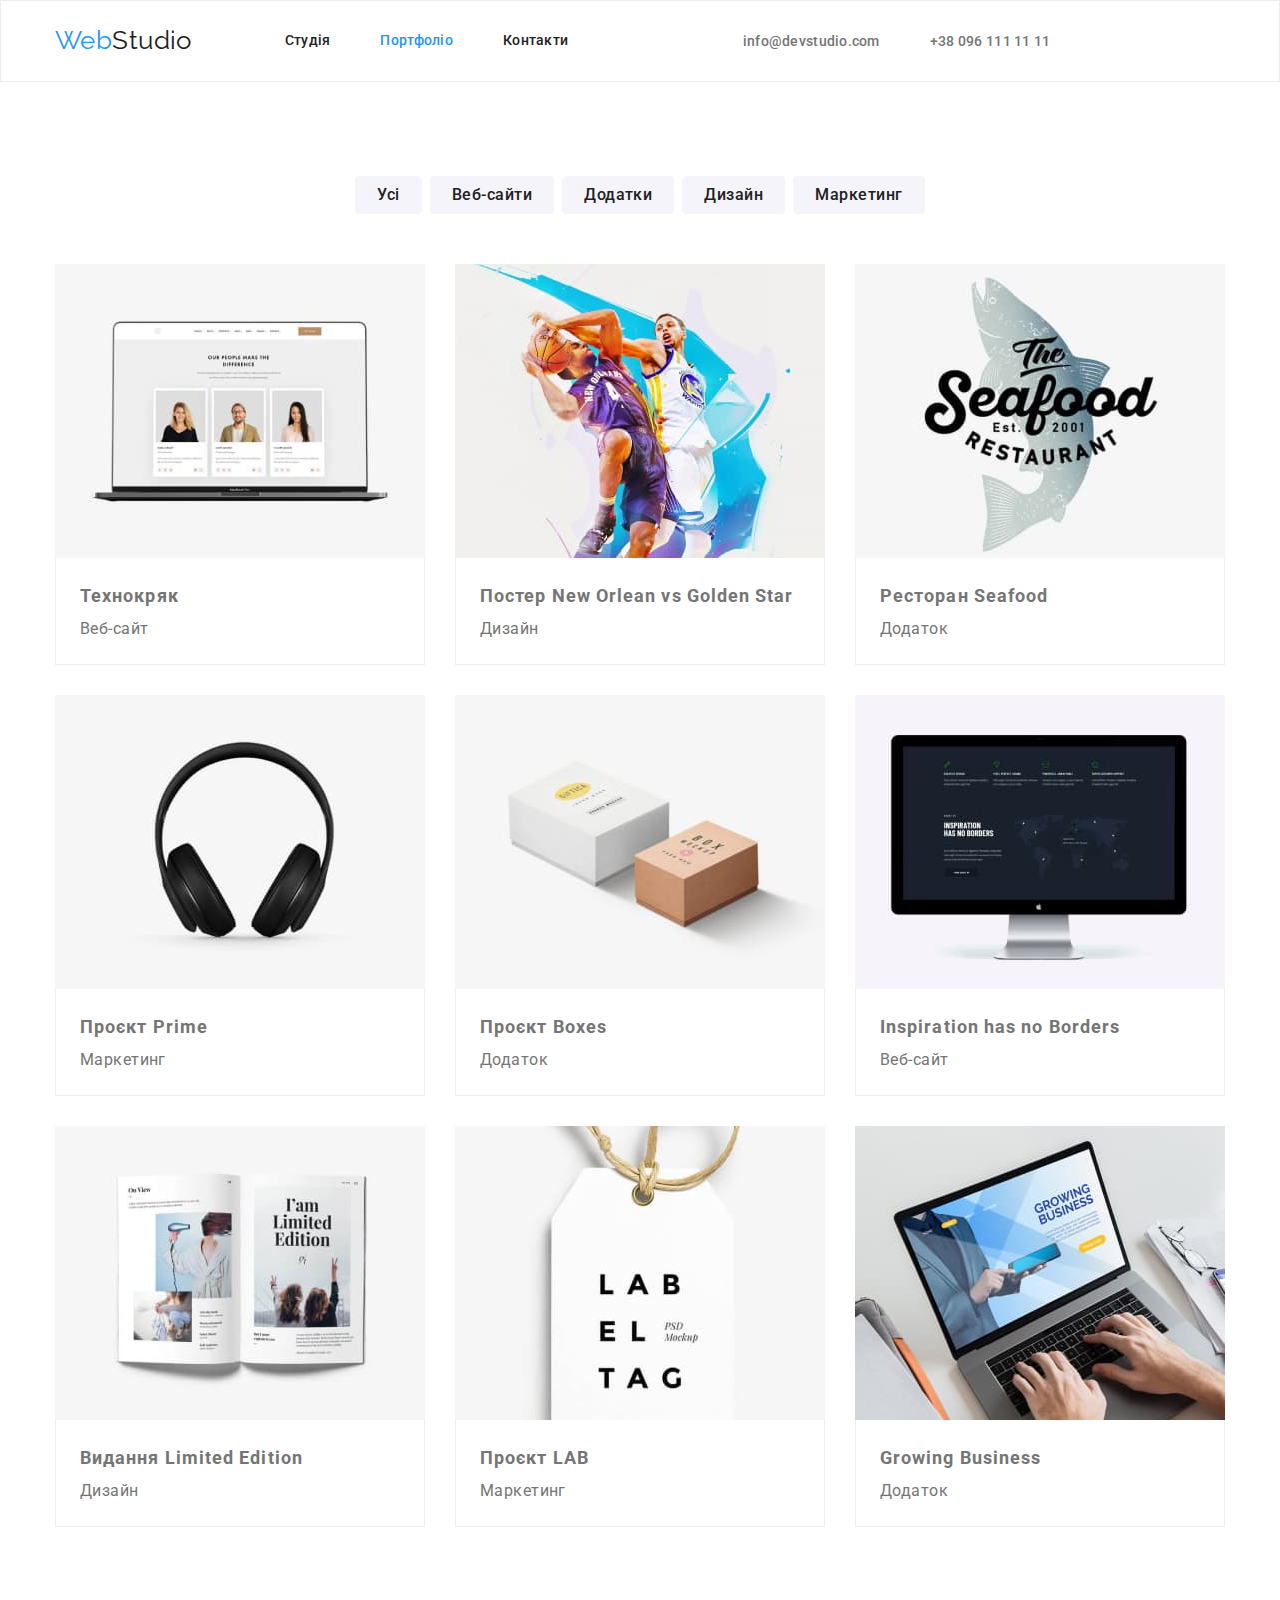
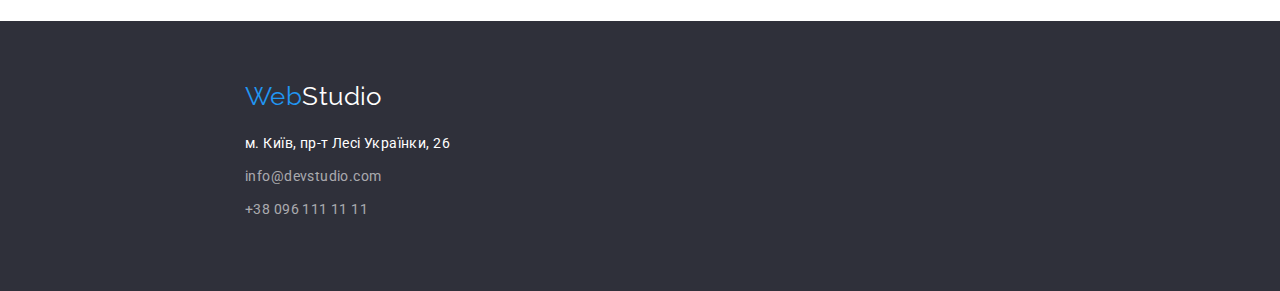
==== portfolio.html @ 1dccf18c "123" ====
<!DOCTYPE html>
<html lang="uk">

<head>
	<meta charset="UTF-8" />
	<meta http-equiv="X-UA-Compatible" content="IE=edge" />
	<meta name="viewport" content="width=device-width, initial-scale=1.0" />
	<title>Портфоліо</title>
	<link rel="stylesheet"
		href="https://cdnjs.cloudflare.com/ajax/libs/modern-normalize/1.0.0/modern-normalize.min.css" />
	<link rel="preconnect" href="https://fonts.googleapis.com" />
	<link rel="preconnect" href="https://fonts.gstatic.com" crossorigin />
	<link href="https://fonts.googleapis.com/css2?family=Raleway:wght@700&family=Roboto:wght@400;500;700;900&display=swap"
		rel="stylesheet" />
		<link rel="stylesheet" href="./css/styles.css" />
</head>

<body>


	<!--Шапка-->
	<header class="header">
		<div class="container flex">
			<nav class="site-nav">
				<!-- prettier-ignore -->
				<a class="logo" href="./index.html"><span class="web">Web</span>Studio</a>
				<ul class="nav-list flex">
					<li class="nav-list-item">
						<a class="nav-link " href="./index.html">Студія</a>
					</li>
					<li class="nav-list-item"><a class="nav-link nav-link-current" href="./portfolio.html">Портфоліо</a></li>
					<li class="nav-list-item"><a class="nav-link" href="#">Контакти</a></li>
				</ul>
			</nav>
			<ul class="contacts-list-top flex">
				<li class="contacts-item">
					<a class="contacts" href="mailto:info@devstudio.com">info@devstudio.com</a>
				</li>
				<li class="contacts-item">
					<a class="contacts" href="tel:+380961111111">+38 096 111 11 11</a>
				</li>
			</ul>
		</div>
	</header>
	</div>
	<main>
		<section class="section">
			<div class="container">
				<h1 class="main-projects-headline">Tech main</h1>
				<ul class="filters flex">
					<li class="filters-item"><button class="filters-btn" type="button">Усі</button></li>
					<li class="filters-item"><button class="filters-btn" type="button">Веб-сайти</button></li>
					<li class="filters-item"><button class="filters-btn" type="button">Додатки</button></li>
					<li class="filters-item"><button class="filters-btn" type="button">Дизайн</button></li>
					<li class="filters-item"><button class="filters-btn" type="button">Маркетинг</button></li>
				</ul>
				<ul class="projects-list flex">
					<li class="projects-item">
						<img src="./images-portfolio/project1.jpg" alt="технокряк" width="370" height="294" />
						<div class="projects-desc-block">
							<h2 class="projects-headline">Технокряк</h2>
							<p class="projects-desc">Веб-сайт</p>
						</div>
					</li>
					<li class="projects-item">
						<img src="./images-portfolio/project2.jpg" alt="постер new orlean vs golden star" width="370"
							height="294" />
						<div class="projects-desc-block">
							<h2 class="projects-headline">Постер New Orlean vs Golden Star</h2>
							<p class="projects-desc">Дизайн</p>
						</div>
					</li>
					<li class="projects-item">
						<img src="./images-portfolio/project3.jpg" alt="зесторан seafood" width="370" height="294" />
						<div class="projects-desc-block">
							<h2 class="projects-headline">Ресторан Seafood</h2>
							<p class="projects-desc">Додаток</p>
						</div>
					</li>
					<li class="projects-item">
						<img src="./images-portfolio/project4.jpg" alt="проєкт prime" width="370" height="294" />
						<div class="projects-desc-block">
							<h2 class="projects-headline">Проєкт Prime</h2>
							<p class="projects-desc">Маркетинг</p>
						</div>
					</li>
					<li class="projects-item">
						<img src="./images-portfolio/project5.jpg" alt="Проєкт Boxes" width="370" height="294" />
						<div class="projects-desc-block">
							<h2 class="projects-headline">Проєкт Boxes</h2>
							<p class="projects-desc">Додаток</p>
						</div>
					</li>
					<li class="projects-item">
						<img src="./images-portfolio/project6.jpg" alt="inspiration has no borders" width="370" height="294" />
						<div class="projects-desc-block">
							<h2 class="projects-headline">Inspiration has no Borders</h2>
							<p class="projects-desc">Веб-сайт</p>
						</div>
					</li>
					<li class="projects-item">
						<img src="./images-portfolio/project7.jpg" alt="видання limited edition" width="370" height="294" />
						<div class="projects-desc-block">
							<h2 class="projects-headline">Видання Limited Edition</h2>
							<p class="projects-desc">Дизайн</p>
						</div>
					</li>
					<li class="projects-item">
						<img src="./images-portfolio/project8.jpg" alt="проєкт lab" width="370" height="294" />
						<div class="projects-desc-block">
							<h2 class="projects-headline">Проєкт LAB</h2>
							<p class="projects-desc">Маркетинг</p>
						</div>
					</li>
					<li class="projects-item">
						<img src="./images-portfolio/project9.jpg" alt="growing business" width="370" height="294" />
						<div class="projects-desc-block">
							<h2 class="projects-headline">Growing Business</h2>
							<p class="projects-desc">Додаток</p>
						</div>
					</li>
				</ul>
			</div>
		</section>
	</main>
	<!--Підвал-->
	<footer class="footer">
		<div class="container">
			<a class="logo logo-footer" href="./index.html">
				<span class="web">Web</span>Studio</a>
			<address class="footer-address">
				<ul>
					<li class="contacts-footer-item">
						<a class="city-address" href="">м. Київ, пр-т Лесі Українки, 26</a>
					</li>
					<li class="contacts-footer-item">
						<a class="contacts-footer" href="mailto:info@devstudio.com">info@devstudio.com</a>
					</li>
					<li class="contacts-footer-item">
						<a class="contacts-footer" href="tel:+380961111111">+38 096 111 11 11</a>
					</li>
				</ul>
			</address>
		</div>
	</footer>
</body>

</html>
---- css/styles.css ----
:root {
	--main-black: #212121;
	--main-grey: #757575;
	--main-white: #ffffff;
	--main-blue: #2196f3;
	--font-weight-bold: 700;
	--font-weight-regular: 500;
	--font-size-main: 16px;
}

a,
ul,
h1,
h2,
h3,
p {
	margin: 0px;
	padding: 0px;
}

img {
	display: block;
}

body {
	font-family: Roboto;
	font-size: 14px;
	letter-spacing: 0.03em;
	color: var(--main-black);
	background: var(--main-white);
}

a {
	text-decoration: none;
	color: inherit;
}

ul {
	list-style: none;
}

.container {
	padding: 0px 15px;
	width: 1200px;
	margin: 0 auto;

}

.section {
	padding: 94px 0;
}

/* Навігація */
.header {
	border: 1px solid #ECECEC;

}

.site-nav {
	display: inherit;
}

.flex {
	display: flex;
}

.logo {
	font-family: Raleway;
	font-weight: var(--font-weght-bold);
	font-size: 26px;
	line-height: 1.192;
	padding: 24px 0 25px;

}

.nav-list {
	margin-left: 93px;
}

.nav-link {
	display: block;
	font-weight: var(--font-weight-regular);
	line-height: 1.14;
	color: var(--main-black);
	letter-spacing: 0.02em;
	padding: 32px 0px 32px;
}

.nav-list-item:nth-child(n+2),
.contacts-item:nth-child(2) {
	margin-left: 50px;
}

.web,
.nav-link-current {
	color: var(--main-blue);
}

.nav-link:hover,
.nav-link:focus {
	color: var(--main-blue);
}

.contacts-list-top {
	margin: 0 auto;
}

.contacts {
	display: block;
	padding: 32px 0px 32px;
	line-height: 16px;
	color: var(--main-grey);
	font-weight: var(--font-weight-regular);
	line-height: 1.145;
	letter-spacing: 0.02em;
}

.contacts:hover,
.contacts:focus {
	color: var(--main-grey);
	color: var(--main-blue);
}

/* Герой */
.hero {
	text-align: center;
	background: #2f303a;
	padding: 200 0;
	margin: 0 auto;
}

.hero-headline {
	text-transform: uppercase;
	font-size: 44px;
	line-height: 1.36;
	color: var(--main-white);
	font-weight: 900;
	letter-spacing: 0.06em;
	width: 696px;
	margin: 0 auto;
	margin-bottom: 20px;
}

.hero-btn {
	font-family: inherit;
	font-weight: var(--font-weight-bold);
	font-size: var(--font-size-main);
	line-height: 1.875;
	letter-spacing: 0.06em;
	line-height: 1.88;
	height: 50px;
	width: 216px;
	color: var(--main-white);
	background: var(--main-blue);
	box-shadow: 0px 4px 4px rgba(0, 0, 0, 0.15);
	border-radius: 4px;
	align-items: center;
}

.hero-btn:hover,
.hero-btn:focus {
	color: var(--main-black);
	background: #f5f4fa;
	cursor: pointer;
}

/* Особливості */

.features-list-item {
	width: 270px;
	border-radius: nullpx;
	display: inline-block;
	flex-direction: row;
	text-align: left;

}

.tittle-features {
	display: none;
}

.subtitle-features {
	font-size: 14px;
	line-height: 1.14;

}

.desc-features {
	line-height: 1.71;
	color: var(--main-grey);
	width: 270px;
	margin-top: 10px;
}

/* Чим ми займаемося */
.our-job {
	text-align: center;
	padding-top: 0;
}

.our-job-tittle {
	font-size: 36px;
	line-height: 1.17;
}

.job-demo:nth-child(n+2),
.team-card:nth-child(n+2),
.features-list-item:nth-child(n+2) {
	margin-left: 30px;
}

/*Наша команда */
.our-team {
	text-align: center;
	background: #F5F4FA;

}

.section-tittle {
	font-size: 36px;
	line-height: 1.17;
}

.our-team-list,
.our-job-list {
	margin-top: 50px;
}

.team-card {
	background: #FFFFFF;
	box-shadow: 0px 1px 3px rgba(0, 0, 0, 0.12), 0px 1px 1px rgba(0, 0, 0, 0.14), 0px 2px 1px rgba(0, 0, 0, 0.2);
	border-radius: 0px 0px 4px 4px;
}

.team-desc {
	display: inline-block;
	padding: 30px 0 30px;
}

.team-card:nth-child(n+1) {
	font-weight: var(--font-weight-regular);
	font-size: var(--font-size-main);
	line-height: 1.187;
	flex-basis: 270px;
}

.team-members {
	font-weight: 500;
	font-size: 16px;
	text-align: center;
	margin-bottom: 10px;
}

.job-tittle {
	font-size: var(--font-size-main);
	font-weight: 400;
	line-height: 1.187;
	color: var(--main-grey);
}

/* Футер */
.footer {
	background: #2f303a;
	padding: 60px 230px;
	margin: 0 auto;
}

.city-address {
	line-height: 1.71;
	font-style: normal;
	color: var(--main-white);
}

.logo-footer {
	color: var(--main-white);
	padding: 0;
	margin-bottom: 20px;
}

.footer-address {
	margin-top: 20px;
}

.contacts-footer {
	color: rgba(255, 255, 255, 0.6);
	line-height: 24px;
	font-style: normal;
	line-height: 1.71;
	text-align: left;
}

.contacts-footer-item:nth-child(n+1) {
	padding-bottom: 9px;
}

/* Фільтри */

.main-projects-headline {
	display: none;
}

.filters {
	padding-bottom: 16px;
	justify-content: center;
}

.filters-btn:first-child {
	/* padding: 6px 25px; */
}

.filters-btn {
	font-size: var(--font-size-main);
	font-weight: var(--font-weight-regular);
	line-height: 26px;
	line-height: 1.625;
	color: var(--main-black);
	background: #f5f4fa;
	letter-spacing: 0.03em;
	text-align: center;
	border-radius: 4px;
	box-sizing: border-box;
	font-family: Roboto;
	border: none;
	padding: 6px 22px;
}

.filters-item:nth-child(n + 2) {
	margin-left: 8px;
}

.filters-btn:hover,
.filters-btn:hover {
	color: var(--main-white);
	background: var(--main-blue);
	cursor: pointer;
	box-sizing: border-box;
}

/* Проекти */
.projects-list {
	flex-wrap: wrap;
	margin-top: 34px;
	align-items: center;
}

.projects-item {
	flex-wrap: wrap;
	background: #FFFFFF;

}

.projects-item:nth-child(-n+6) {
	margin-bottom: 30px;
}

.projects-desc {
	margin-top: 0;

}

.projects-item:nth-child(3n+2) {
	margin-left: 30px;
	margin-right: 30px;
}

.projects-desc-block {
	font-size: var(--font-size-main);
	line-height: 1.875;
	color: var(--main-grey);
	padding: 20px 24px 20px;
	border: 1px solid #EEEEEE;
	border-top: none;
}

.projects-headline {
	font-size: 18px;
	line-height: 2;
	letter-spacing: 0.06em;
}
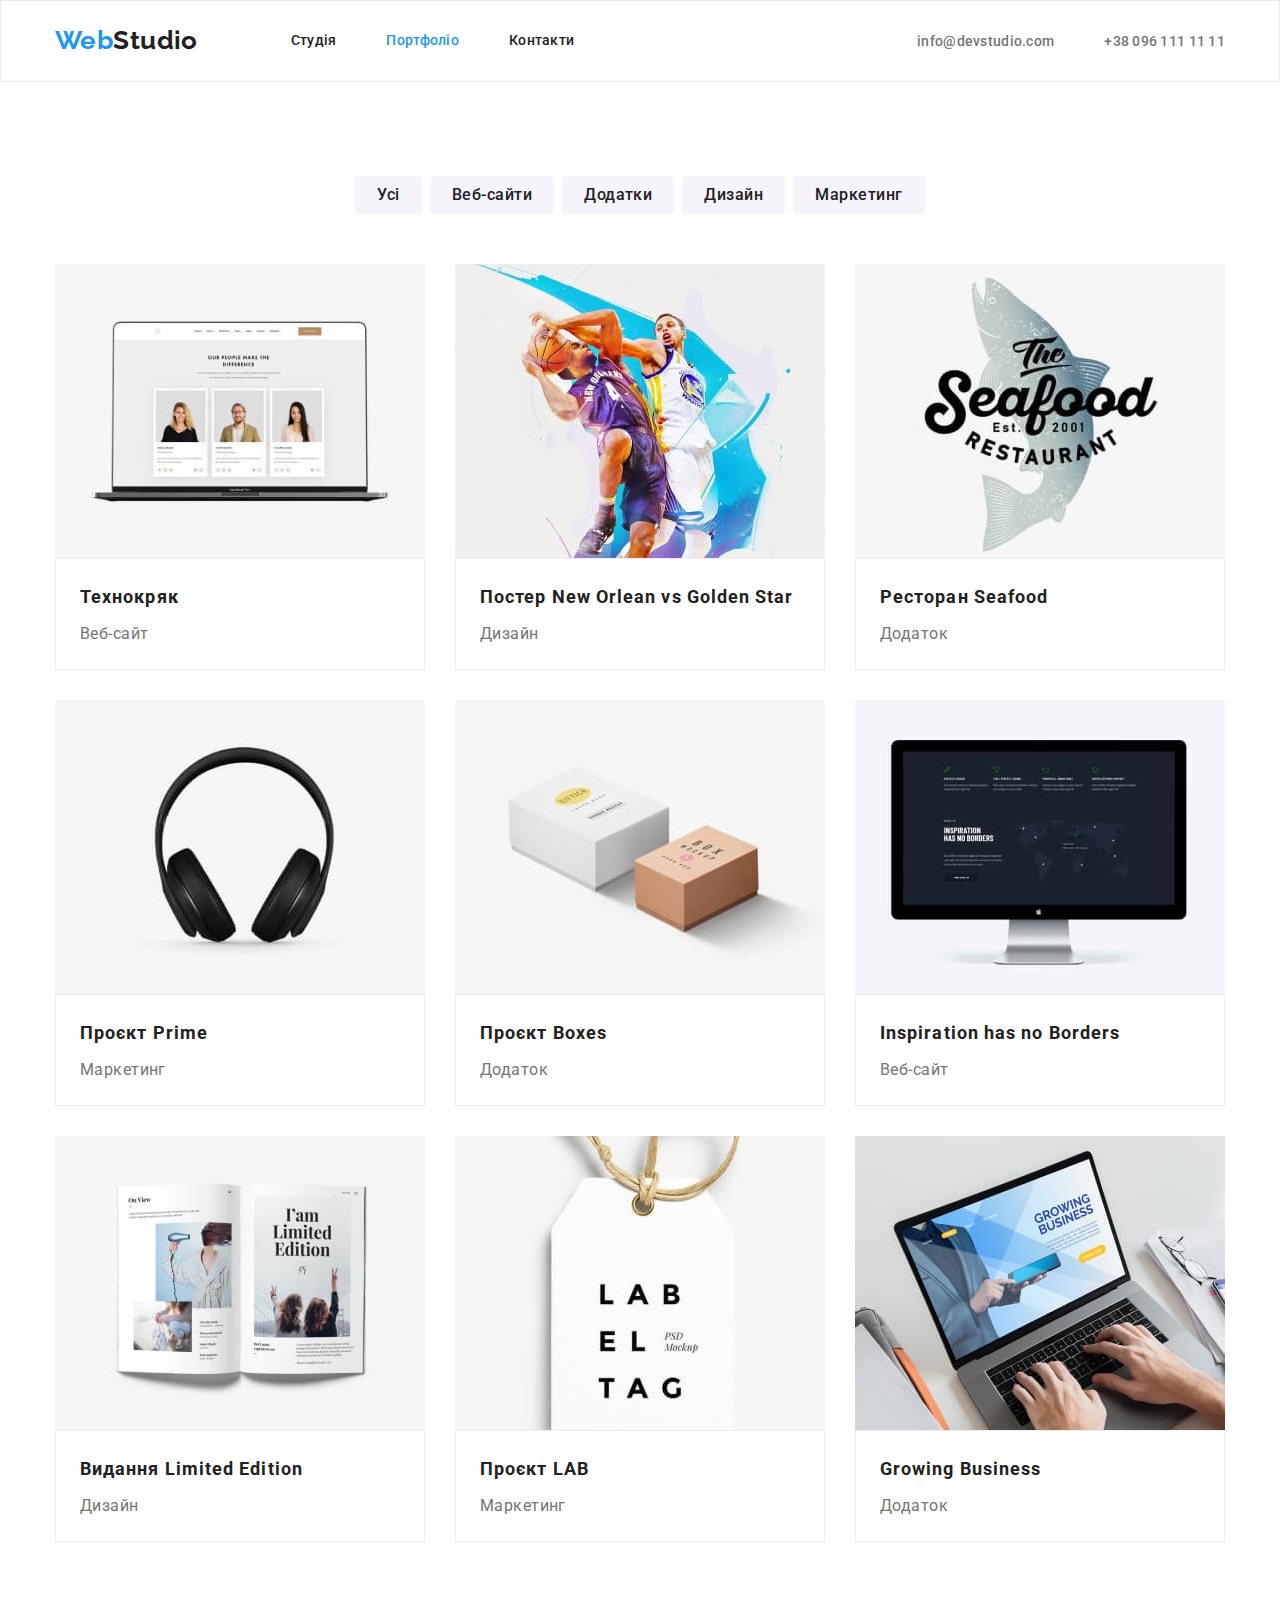
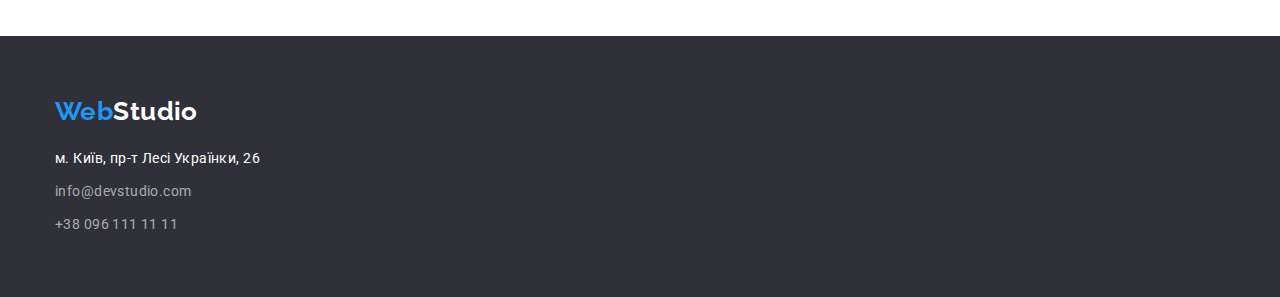
==== commit d5d2d33a: "hw-03-completed" ====
--- a/portfolio.html
+++ b/portfolio.html
@@ -1,148 +1,216 @@
 <!DOCTYPE html>
 <html lang="uk">
+	<head>
+		<meta charset="UTF-8" />
+		<meta http-equiv="X-UA-Compatible" content="IE=edge" />
+		<meta name="viewport" content="width=device-width, initial-scale=1.0" />
+		<title>Портфоліо</title>
+		<link
+			href="https://fonts.googleapis.com/css2?family=Raleway:wght@700&family=Roboto:wght@400;500;700;900&display=swap"
+			rel="stylesheet"
+		/>
+		<link
+			rel="stylesheet"
+			href="https://cdnjs.cloudflare.com/ajax/libs/modern-normalize/1.1.0/modern-normalize.min.css"
+		/>
+		<link rel="stylesheet" href="./css/styles.css" />
+	</head>
+	<body>
+		<!--Шапка-->
+		<header class="header">
+			<div class="flex container">
+				<nav class="flex site-nav">
+					<!-- prettier-ignore -->
+					<a class="logo" href="./index.html"><span class="web">Web</span>Studio</a>
 
-<head>
-	<meta charset="UTF-8" />
-	<meta http-equiv="X-UA-Compatible" content="IE=edge" />
-	<meta name="viewport" content="width=device-width, initial-scale=1.0" />
-	<title>Портфоліо</title>
-	<link rel="stylesheet"
-		href="https://cdnjs.cloudflare.com/ajax/libs/modern-normalize/1.0.0/modern-normalize.min.css" />
-	<link rel="preconnect" href="https://fonts.googleapis.com" />
-	<link rel="preconnect" href="https://fonts.gstatic.com" crossorigin />
-	<link href="https://fonts.googleapis.com/css2?family=Raleway:wght@700&family=Roboto:wght@400;500;700;900&display=swap"
-		rel="stylesheet" />
-		<link rel="stylesheet" href="./css/styles.css" />
-</head>
-
-<body>
-
-
-	<!--Шапка-->
-	<header class="header">
-		<div class="container flex">
-			<nav class="site-nav">
-				<!-- prettier-ignore -->
-				<a class="logo" href="./index.html"><span class="web">Web</span>Studio</a>
-				<ul class="nav-list flex">
-					<li class="nav-list-item">
-						<a class="nav-link " href="./index.html">Студія</a>
+					<ul class="flex nav-list">
+						<li class="nav-list-item">
+							<a class="nav-link" href="./index.html">Студія</a>
+						</li>
+						<li class="nav-list-item">
+							<a class="nav-link nav-link-current" href="./portfolio.html">
+								Портфоліо
+							</a>
+						</li>
+						<li class="nav-list-item">
+							<a class="nav-link" href="#">Контакти</a>
+						</li>
+					</ul>
+				</nav>
+				<ul class="flex contacts-list-top">
+					<li class="contacts-item">
+						<a class="contacts" href="mailto:info@devstudio.com">
+							info@devstudio.com
+						</a>
 					</li>
-					<li class="nav-list-item"><a class="nav-link nav-link-current" href="./portfolio.html">Портфоліо</a></li>
-					<li class="nav-list-item"><a class="nav-link" href="#">Контакти</a></li>
-				</ul>
-			</nav>
-			<ul class="contacts-list-top flex">
-				<li class="contacts-item">
-					<a class="contacts" href="mailto:info@devstudio.com">info@devstudio.com</a>
-				</li>
-				<li class="contacts-item">
-					<a class="contacts" href="tel:+380961111111">+38 096 111 11 11</a>
-				</li>
-			</ul>
-		</div>
-	</header>
-	</div>
-	<main>
-		<section class="section">
-			<div class="container">
-				<h1 class="main-projects-headline">Tech main</h1>
-				<ul class="filters flex">
-					<li class="filters-item"><button class="filters-btn" type="button">Усі</button></li>
-					<li class="filters-item"><button class="filters-btn" type="button">Веб-сайти</button></li>
-					<li class="filters-item"><button class="filters-btn" type="button">Додатки</button></li>
-					<li class="filters-item"><button class="filters-btn" type="button">Дизайн</button></li>
-					<li class="filters-item"><button class="filters-btn" type="button">Маркетинг</button></li>
-				</ul>
-				<ul class="projects-list flex">
-					<li class="projects-item">
-						<img src="./images-portfolio/project1.jpg" alt="технокряк" width="370" height="294" />
-						<div class="projects-desc-block">
-							<h2 class="projects-headline">Технокряк</h2>
-							<p class="projects-desc">Веб-сайт</p>
-						</div>
-					</li>
-					<li class="projects-item">
-						<img src="./images-portfolio/project2.jpg" alt="постер new orlean vs golden star" width="370"
-							height="294" />
-						<div class="projects-desc-block">
-							<h2 class="projects-headline">Постер New Orlean vs Golden Star</h2>
-							<p class="projects-desc">Дизайн</p>
-						</div>
-					</li>
-					<li class="projects-item">
-						<img src="./images-portfolio/project3.jpg" alt="зесторан seafood" width="370" height="294" />
-						<div class="projects-desc-block">
-							<h2 class="projects-headline">Ресторан Seafood</h2>
-							<p class="projects-desc">Додаток</p>
-						</div>
-					</li>
-					<li class="projects-item">
-						<img src="./images-portfolio/project4.jpg" alt="проєкт prime" width="370" height="294" />
-						<div class="projects-desc-block">
-							<h2 class="projects-headline">Проєкт Prime</h2>
-							<p class="projects-desc">Маркетинг</p>
-						</div>
-					</li>
-					<li class="projects-item">
-						<img src="./images-portfolio/project5.jpg" alt="Проєкт Boxes" width="370" height="294" />
-						<div class="projects-desc-block">
-							<h2 class="projects-headline">Проєкт Boxes</h2>
-							<p class="projects-desc">Додаток</p>
-						</div>
-					</li>
-					<li class="projects-item">
-						<img src="./images-portfolio/project6.jpg" alt="inspiration has no borders" width="370" height="294" />
-						<div class="projects-desc-block">
-							<h2 class="projects-headline">Inspiration has no Borders</h2>
-							<p class="projects-desc">Веб-сайт</p>
-						</div>
-					</li>
-					<li class="projects-item">
-						<img src="./images-portfolio/project7.jpg" alt="видання limited edition" width="370" height="294" />
-						<div class="projects-desc-block">
-							<h2 class="projects-headline">Видання Limited Edition</h2>
-							<p class="projects-desc">Дизайн</p>
-						</div>
-					</li>
-					<li class="projects-item">
-						<img src="./images-portfolio/project8.jpg" alt="проєкт lab" width="370" height="294" />
-						<div class="projects-desc-block">
-							<h2 class="projects-headline">Проєкт LAB</h2>
-							<p class="projects-desc">Маркетинг</p>
-						</div>
-					</li>
-					<li class="projects-item">
-						<img src="./images-portfolio/project9.jpg" alt="growing business" width="370" height="294" />
-						<div class="projects-desc-block">
-							<h2 class="projects-headline">Growing Business</h2>
-							<p class="projects-desc">Додаток</p>
-						</div>
+					<li class="contacts-item">
+						<a class="contacts" href="tel:+380961111111">+38 096 111 11 11</a>
 					</li>
 				</ul>
 			</div>
-		</section>
-	</main>
-	<!--Підвал-->
-	<footer class="footer">
-		<div class="container">
-			<a class="logo logo-footer" href="./index.html">
-				<span class="web">Web</span>Studio</a>
-			<address class="footer-address">
-				<ul>
-					<li class="contacts-footer-item">
-						<a class="city-address" href="">м. Київ, пр-т Лесі Українки, 26</a>
-					</li>
-					<li class="contacts-footer-item">
-						<a class="contacts-footer" href="mailto:info@devstudio.com">info@devstudio.com</a>
-					</li>
-					<li class="contacts-footer-item">
-						<a class="contacts-footer" href="tel:+380961111111">+38 096 111 11 11</a>
-					</li>
-				</ul>
-			</address>
-		</div>
-	</footer>
-</body>
-
-</html>+		</header>
+		<main>
+			<section class="section">
+				<div class="container">
+					<h1 class="main-headline">Tech main</h1>
+					<ul class="filters flex">
+						<li class="filters-item">
+							<button class="filters-btn" type="button">Усі</button>
+						</li>
+						<li class="filters-item">
+							<button class="filters-btn" type="button">Веб-сайти</button>
+						</li>
+						<li class="filters-item">
+							<button class="filters-btn" type="button">Додатки</button>
+						</li>
+						<li class="filters-item">
+							<button class="filters-btn" type="button">Дизайн</button>
+						</li>
+						<li class="filters-item">
+							<button class="filters-btn" type="button">Маркетинг</button>
+						</li>
+					</ul>
+					<ul class="project-list flex">
+						<li class="project-item">
+							<img
+								src="./images-portfolio/project1.jpg"
+								alt="технокряк"
+								width="370"
+								height="294"
+							/>
+							<div class="projects-desk-block">
+								<h2 class="projects-headline">Технокряк</h2>
+								<p class="projects-desc">Веб-сайт</p>
+							</div>
+						</li>
+						<li class="project-item">
+							<img
+								src="./images-portfolio/project2.jpg"
+								alt="постер new orlean vs golden star"
+								width="370"
+								height="294"
+							/>
+							<div class="projects-desk-block">
+								<h2 class="projects-headline">
+									Постер New Orlean vs Golden Star
+								</h2>
+								<p class="projects-desc">Дизайн</p>
+							</div>
+						</li>
+						<li class="project-item">
+							<img
+								src="./images-portfolio/project3.jpg"
+								alt="зесторан seafood"
+								width="370"
+								height="294"
+							/>
+							<div class="projects-desk-block">
+								<h2 class="projects-headline">Ресторан Seafood</h2>
+								<p class="projects-desc">Додаток</p>
+							</div>
+						</li>
+						<li class="project-item">
+							<img
+								src="./images-portfolio/project4.jpg"
+								alt="проєкт prime"
+								width="370"
+								height="294"
+							/>
+							<div class="projects-desk-block">
+								<h2 class="projects-headline">Проєкт Prime</h2>
+								<p class="projects-desc">Маркетинг</p>
+							</div>
+						</li>
+						<li class="project-item">
+							<img
+								src="./images-portfolio/project5.jpg"
+								alt="Проєкт Boxes"
+								width="370"
+								height="294"
+							/>
+							<div class="projects-desk-block">
+								<h2 class="projects-headline">Проєкт Boxes</h2>
+								<p class="projects-desc">Додаток</p>
+							</div>
+						</li>
+						<li class="project-item">
+							<img
+								src="./images-portfolio/project6.jpg"
+								alt="inspiration has no borders"
+								width="370"
+								height="294"
+							/>
+							<div class="projects-desk-block">
+								<h2 class="projects-headline">Inspiration has no Borders</h2>
+								<p class="projects-desc">Веб-сайт</p>
+							</div>
+						</li>
+						<li class="project-item">
+							<img
+								src="./images-portfolio/project7.jpg"
+								alt="видання limited edition"
+								width="370"
+								height="294"
+							/>
+							<div class="projects-desk-block">
+								<h2 class="projects-headline">Видання Limited Edition</h2>
+								<p class="projects-desc">Дизайн</p>
+							</div>
+						</li>
+						<li class="project-item">
+							<img
+								src="./images-portfolio/project8.jpg"
+								alt="проєкт lab"
+								width="370"
+								height="294"
+							/>
+							<div class="projects-desk-block">
+								<h2 class="projects-headline">Проєкт LAB</h2>
+								<p class="projects-desc">Маркетинг</p>
+							</div>
+						</li>
+						<li class="project-item">
+							<img
+								src="./images-portfolio/project9.jpg"
+								alt="growing business"
+								width="370"
+								height="294"
+							/>
+							<div class="projects-desk-block">
+								<h2 class="projects-headline">Growing Business</h2>
+								<p class="projects-desc">Додаток</p>
+							</div>
+						</li>
+					</ul>
+				</div>
+			</section>
+		</main>
+		<!--Підвал-->
+		<footer class="footer">
+			<div class="container footer-container">
+				<!-- prettier-ignore -->
+				<a class="logo logo-footer" href="./index.html">
+					<span class="web">Web</span>Studio</a>
+				<address class="footer-address">
+					<ul>
+						<li class="footer-list-item">
+							<a class="city-address" href="">
+								м. Київ, пр-т Лесі Українки, 26
+							</a>
+						</li>
+						<li class="footer-list-item">
+							<a class="contacts-footer" href="mailto:info@devstudio.com">
+								info@devstudio.com
+							</a>
+						</li>
+						<li class="footer-list-item">
+							<a class="contacts-footer" href="tel:+380961111111">
+								+38 096 111 11 11
+							</a>
+						</li>
+					</ul>
+				</address>
+			</div>
+		</footer>
+	</body>
+</html>
--- a/css/styles.css
+++ b/css/styles.css
@@ -7,21 +7,18 @@
 	--font-weight-regular: 500;
 	--font-size-main: 16px;
 }
-
-a,
 ul,
 h1,
 h2,
 h3,
+h4,
 p {
-	margin: 0px;
-	padding: 0px;
-}
-
+	margin: 0;
+	padding: 0;
+}
 img {
 	display: block;
 }
-
 body {
 	font-family: Roboto;
 	font-size: 14px;
@@ -30,67 +27,61 @@
 	background: var(--main-white);
 }
 
+.container {
+	width: 1200px;
+	padding: 0 15px;
+	margin: 0 auto;
+}
+.section {
+	padding: 94px 0;
+}
+.header {
+	border: 1px solid #ececec;
+}
+.flex {
+	display: flex;
+}
+
 a {
 	text-decoration: none;
 	color: inherit;
 }
-
 ul {
 	list-style: none;
 }
-
-.container {
-	padding: 0px 15px;
-	width: 1200px;
-	margin: 0 auto;
-
-}
-
-.section {
-	padding: 94px 0;
-}
-
 /* Навігація */
-.header {
-	border: 1px solid #ECECEC;
-
-}
-
-.site-nav {
-	display: inherit;
-}
-
-.flex {
-	display: flex;
-}
-
 .logo {
 	font-family: Raleway;
 	font-weight: var(--font-weght-bold);
 	font-size: 26px;
+	font-weight: 700;
 	line-height: 1.192;
 	padding: 24px 0 25px;
-
+	margin-right: 93px;
+	justify-content: center;
 }
 
 .nav-list {
-	margin-left: 93px;
-}
-
-.nav-link {
-	display: block;
 	font-weight: var(--font-weight-regular);
 	line-height: 1.14;
 	color: var(--main-black);
 	letter-spacing: 0.02em;
-	padding: 32px 0px 32px;
-}
-
-.nav-list-item:nth-child(n+2),
-.contacts-item:nth-child(2) {
+	display: flex;
+	align-items: center;
+}
+.nav-list-item {
+	padding: 32px 0;
+}
+/* .nav-list-item, */
+.contacts-item {
+	padding: 32px 0;
+}
+.contacts-list-top {
+	margin-left: auto;
+}
+.nav-list-item:nth-child(n + 2) {
 	margin-left: 50px;
 }
-
 .web,
 .nav-link-current {
 	color: var(--main-blue);
@@ -100,19 +91,16 @@
 .nav-link:focus {
 	color: var(--main-blue);
 }
-
-.contacts-list-top {
-	margin: 0 auto;
-}
-
+.contacts-item:nth-child(2) {
+	margin-left: 50px;
+}
 .contacts {
-	display: block;
-	padding: 32px 0px 32px;
 	line-height: 16px;
 	color: var(--main-grey);
 	font-weight: var(--font-weight-regular);
 	line-height: 1.145;
 	letter-spacing: 0.02em;
+	display: flex;
 }
 
 .contacts:hover,
@@ -125,8 +113,7 @@
 .hero {
 	text-align: center;
 	background: #2f303a;
-	padding: 200 0;
-	margin: 0 auto;
+	padding: 200px 0;
 }
 
 .hero-headline {
@@ -136,178 +123,138 @@
 	color: var(--main-white);
 	font-weight: 900;
 	letter-spacing: 0.06em;
+	text-align: center;
 	width: 696px;
 	margin: 0 auto;
-	margin-bottom: 20px;
-}
-
+}
 .hero-btn {
 	font-family: inherit;
 	font-weight: var(--font-weight-bold);
 	font-size: var(--font-size-main);
 	line-height: 1.875;
 	letter-spacing: 0.06em;
+	text-align: center;
 	line-height: 1.88;
-	height: 50px;
-	width: 216px;
+	padding: 10px 32px;
 	color: var(--main-white);
 	background: var(--main-blue);
-	box-shadow: 0px 4px 4px rgba(0, 0, 0, 0.15);
+	margin-top: 40px;
+	box-shadow: 0px 4px 4px 0px #00000026;
+	border: none;
 	border-radius: 4px;
-	align-items: center;
-}
-
+}
 .hero-btn:hover,
 .hero-btn:focus {
 	color: var(--main-black);
 	background: #f5f4fa;
 	cursor: pointer;
 }
-
 /* Особливості */
-
-.features-list-item {
-	width: 270px;
-	border-radius: nullpx;
-	display: inline-block;
-	flex-direction: row;
-	text-align: left;
-
-}
-
-.tittle-features {
+.title-features {
 	display: none;
 }
-
+.features-list-item:nth-child(n + 2) {
+	margin-left: 30px;
+}
 .subtitle-features {
 	font-size: 14px;
 	line-height: 1.14;
-
-}
-
+	margin-bottom: 10px;
+}
 .desc-features {
 	line-height: 1.71;
 	color: var(--main-grey);
 	width: 270px;
-	margin-top: 10px;
-}
-
-/* Чим ми займаемося */
+}
+/* <!--Секція Чим ми займаємося--> */
 .our-job {
-	text-align: center;
 	padding-top: 0;
 }
-
-.our-job-tittle {
-	font-size: 36px;
-	line-height: 1.17;
-}
-
-.job-demo:nth-child(n+2),
-.team-card:nth-child(n+2),
-.features-list-item:nth-child(n+2) {
+.job-demo:nth-child(n + 2) {
 	margin-left: 30px;
 }
-
-/*Наша команда */
-.our-team {
-	text-align: center;
-	background: #F5F4FA;
-
-}
-
 .section-tittle {
 	font-size: 36px;
 	line-height: 1.17;
-}
-
-.our-team-list,
-.our-job-list {
-	margin-top: 50px;
-}
-
-.team-card {
-	background: #FFFFFF;
-	box-shadow: 0px 1px 3px rgba(0, 0, 0, 0.12), 0px 1px 1px rgba(0, 0, 0, 0.14), 0px 2px 1px rgba(0, 0, 0, 0.2);
-	border-radius: 0px 0px 4px 4px;
-}
-
-.team-desc {
-	display: inline-block;
-	padding: 30px 0 30px;
-}
-
-.team-card:nth-child(n+1) {
+	text-align: center;
+	margin-bottom: 50px;
+}
+/*Наша команда */
+
+.our-team {
+	text-align: center;
+	background: #f5f4fa;
+}
+
+.team-card:nth-child(n + 2) {
+	margin-left: 30px;
+}
+
+.team-desk {
+	padding-top: 30px;
+	padding-bottom: 30px;
+	border-top: none;
+	border-bottom-right-radius: 4px;
+	border-bottom-left-radius: 4px;
+	box-shadow: 0px 2px 1px 0px #00000033;
+	box-shadow: 0px 1px 1px 0px #00000024;
+	box-shadow: 0px 1px 3px 0px #0000001f;
+}
+
+.team-members {
 	font-weight: var(--font-weight-regular);
 	font-size: var(--font-size-main);
 	line-height: 1.187;
-	flex-basis: 270px;
-}
-
-.team-members {
-	font-weight: 500;
-	font-size: 16px;
-	text-align: center;
 	margin-bottom: 10px;
 }
-
-.job-tittle {
-	font-size: var(--font-size-main);
+.job-title {
+	font-size: var(--font-size-main);
+	line-height: 1.187;
+	color: var(--main-grey);
 	font-weight: 400;
-	line-height: 1.187;
-	color: var(--main-grey);
 }
 
 /* Футер */
 .footer {
 	background: #2f303a;
-	padding: 60px 230px;
-	margin: 0 auto;
-}
-
+	padding: 60px 0;
+}
+
+.footer-address {
+	margin-top: 20px;
+}
+
+.footer-list-item:nth-child(n + 2) {
+	margin-top: 9px;
+}
 .city-address {
 	line-height: 1.71;
 	font-style: normal;
 	color: var(--main-white);
 }
-
 .logo-footer {
 	color: var(--main-white);
+	margin-right: 0;
+
 	padding: 0;
-	margin-bottom: 20px;
-}
-
-.footer-address {
-	margin-top: 20px;
-}
-
+}
 .contacts-footer {
 	color: rgba(255, 255, 255, 0.6);
-	line-height: 24px;
 	font-style: normal;
 	line-height: 1.71;
 	text-align: left;
 }
-
-.contacts-footer-item:nth-child(n+1) {
-	padding-bottom: 9px;
-}
-
 /* Фільтри */
-
-.main-projects-headline {
-	display: none;
+.portfolio {
+	padding: 94px 0;
 }
 
 .filters {
-	padding-bottom: 16px;
 	justify-content: center;
 }
-
-.filters-btn:first-child {
-	/* padding: 6px 25px; */
-}
-
+.filters-item:nth-child(n + 2) {
+	margin-left: 8px;
+}
 .filters-btn {
 	font-size: var(--font-size-main);
 	font-weight: var(--font-weight-regular);
@@ -320,12 +267,8 @@
 	border-radius: 4px;
 	box-sizing: border-box;
 	font-family: Roboto;
+	padding: 6px 22px;
 	border: none;
-	padding: 6px 22px;
-}
-
-.filters-item:nth-child(n + 2) {
-	margin-left: 8px;
 }
 
 .filters-btn:hover,
@@ -335,45 +278,33 @@
 	cursor: pointer;
 	box-sizing: border-box;
 }
-
-/* Проекти */
-.projects-list {
-	flex-wrap: wrap;
-	margin-top: 34px;
-	align-items: center;
-}
-
-.projects-item {
-	flex-wrap: wrap;
-	background: #FFFFFF;
-
-}
-
-.projects-item:nth-child(-n+6) {
-	margin-bottom: 30px;
-}
-
-.projects-desc {
-	margin-top: 0;
-
-}
-
-.projects-item:nth-child(3n+2) {
-	margin-left: 30px;
-	margin-right: 30px;
-}
-
-.projects-desc-block {
-	font-size: var(--font-size-main);
-	line-height: 1.875;
-	color: var(--main-grey);
-	padding: 20px 24px 20px;
-	border: 1px solid #EEEEEE;
+/* Проєкти */
+.main-headline {
+	display: none;
+}
+.projects-desk-block {
+	padding: 20px 24px;
 	border-top: none;
-}
-
+	border: 1px solid #eeeeee;
+}
 .projects-headline {
 	font-size: 18px;
 	line-height: 2;
 	letter-spacing: 0.06em;
-}+	margin-bottom: 4px;
+}
+.projects-desc {
+	font-size: var(--font-size-main);
+	line-height: 1.875;
+	color: var(--main-grey);
+}
+.project-list {
+	flex-wrap: wrap;
+	margin-top: 50px;
+}
+.project-item:nth-child(3n + 2) {
+	margin: 0 30px;
+}
+.project-item:nth-child(-n + 6) {
+	margin-bottom: 30px;
+}
